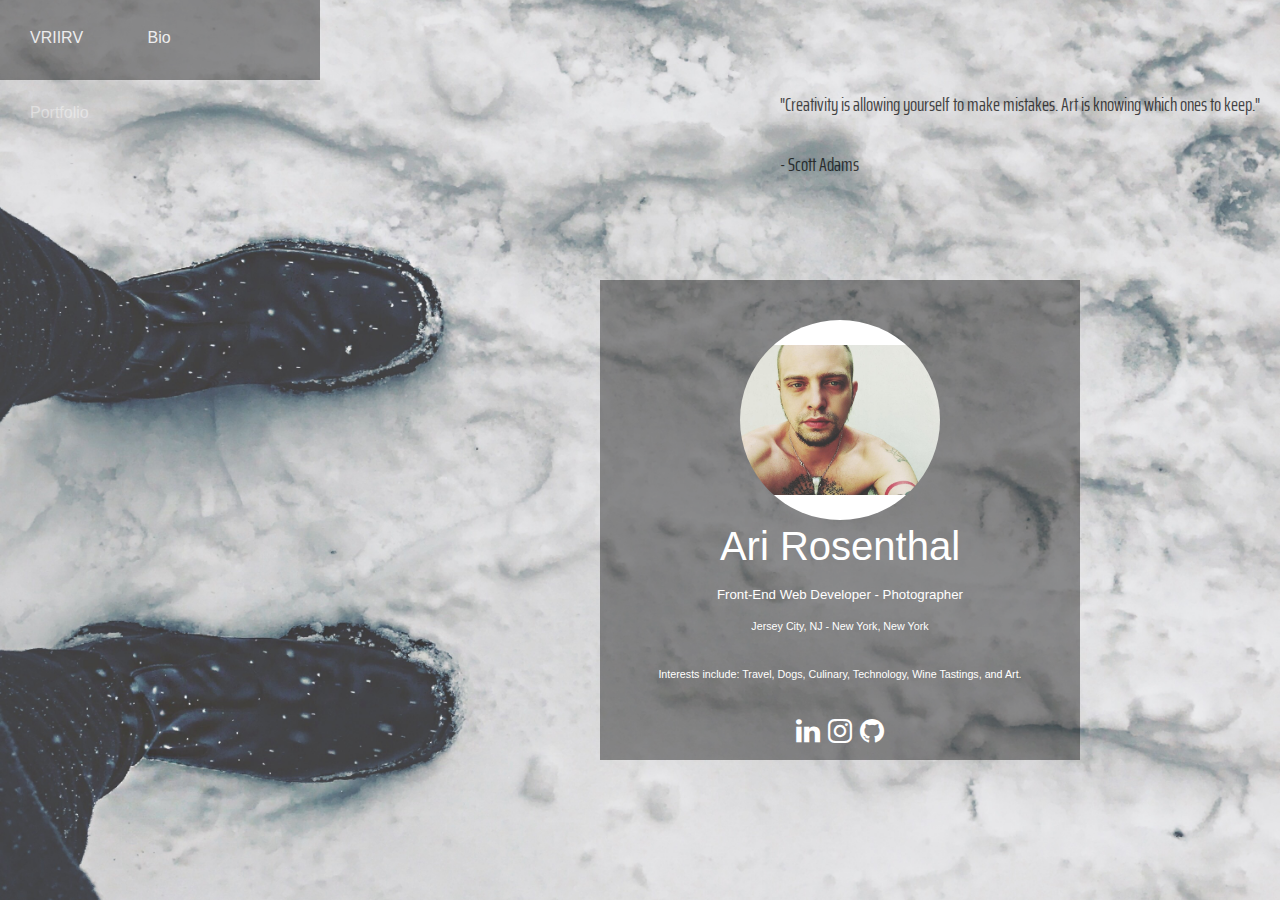
==== bio.html @ d09e5f4f "new title" ====
<!DOCTYPE html>
<html>
<head>
	    <link rel="stylesheet" type="text/css" href="https://maxcdn.bootstrapcdn.com/font-awesome/4.7.0/css/font-awesome.min.css">
		<link rel="stylesheet" type="text/css" href="assets/css/style.css">
        <link href="https://fonts.googleapis.com/css?family=Reenie+Beanie|Saira+Extra+Condensed|Satisfy" rel="stylesheet">



	<title>Bio</title>
</head>
<body id="bio">

	<div id="main">
	<nav>
		<ul>
			<li><a href="index.html">VRIIRV</a></li>
			<li><a href="bio.html">Bio</a></li>
			<li><a href="portolio.html">Portfolio</a></li>
		</ul>
	</nav>
</div>

<div class="prof-box">
	<img src="assets/images/biopic.jpg" class="prof-pic">
<br>

<h1>Ari Rosenthal</h1>
<br>
<h5>Front-End Web Developer - Photographer</h5>
<br>
<h6>Jersey City, NJ - New York, New York</h6>
<br>
<br>
<h6 id="interests">Interests include: Travel, Dogs, Culinary, Technology, Wine Tastings, and Art. </h6>
<br>
<br>
<div class="social-icons">
<i class="fa fa-linkedin" aria-hidden="true"></i>
<i class="fa fa-instagram" aria-hidden="true"></i>
<i class="fa fa-github" aria-hidden="true"></i>
</div>

</br>
</br>
</br>
</br>
</br>
</br>

</div>

</div>

<div class="quote">
<p id="quoteAdams">"Creativity is allowing yourself to make mistakes. Art is knowing which ones to keep." <br><br>
   - Scott Adams</br></br></p>

</div>
</body>
</html>
---- assets/css/style.css ----
body#home {
	background-image: url("../images/background.JPG");
	background-size: cover; 
	background-position: center center; 
	position: relative;
	top: 0; 
	bottom: 0;
	height: 100vh;
	z-index: -10; 
	background-color: black; 
}

#hero-overlay {
	position: absolute; 
	top: 0; 
	bottom: 0;
	height: 100%;
	width: 100%;
	z-index: -5; 
	background-color: rgba(0,0,0,0.3);
}

.container {
	position: absolute;
    top: 65%;
    left: 15%
}

#name-div {
	color: white; 
}
#name-header {
	font-family: 'Raleway', sans-serif;
	color: #E6E4E4; 
}

#artist-header {

	color: #E6E4E4; 
}
.line-break {
	width: 300px; 
	border-top: 1px solid;
}

* {
	margin: 0; 
	padding: 0; 
	font-family: 'Raleway', sans-serif; 

}

nav {
	width: 25%; 
	height: 80px; 
	background-color: #000; 
	opacity: 0.4; 
	min-width:300px;

}
nav ul li {
	list-style-type: none; 
	display: inline-block;
	line-height: 75px;

}
nav ul {
	float: right;
	]
	/*margin: right: 30px;*/
}
nav ul li a {
	text-decoration: none; 
	color: #FFFFFF;
	padding: 30px;
}

/*This is code for the bio page*/
.prof-box {
	width: 400px; 
	height: 400px; 
	background: rgba(0, 0, 0, 0.4);
	padding: 40px;
	color: white;
	/*margin: 0 auto;*/
	margin-top: 200px; 
	margin-bottom: 200px;
	margin-left: 600px; 
	
	left: 20%; 

	/*margin top: 200px;*/
	/*margin bottom: 50px;*/
	text-align: center;
	font-family: 'Raleway', sans-serif;


}

h1 {
	font-weight: 100; 
	letter-spacing: 6; 
	font-size: 40px;
}

h5 {
	font-weight: 50;
	letter-spacing: 6;

}

h6 {
	font-weight: 100;
	letter-spacing: 6; 
}

#interests {
	font-weight: 100; 
}

.prof-pic {
  
  border-radius: 50%; 
  height: 200px;
  width: 200px;   



}

.social-icons {
	font-size: 28px; 
}


body#bio {
	background-image: url("../images/biobackground.JPG");
	background-size: cover; 
	background-position: center center; 
	position: relative;
	top: 0; 
	bottom: 0;
	height: 100vh;
	z-index: -10; 
	background-color: black; 

}

.quote {
	position: absolute; 
	top: 89px;
	right: 20px;
	

}
#quoteAdams {
	font-family: 'Saira Extra Condensed', sans-serif;
	font-size: 120%; 
	opacity: 0.7; 
}
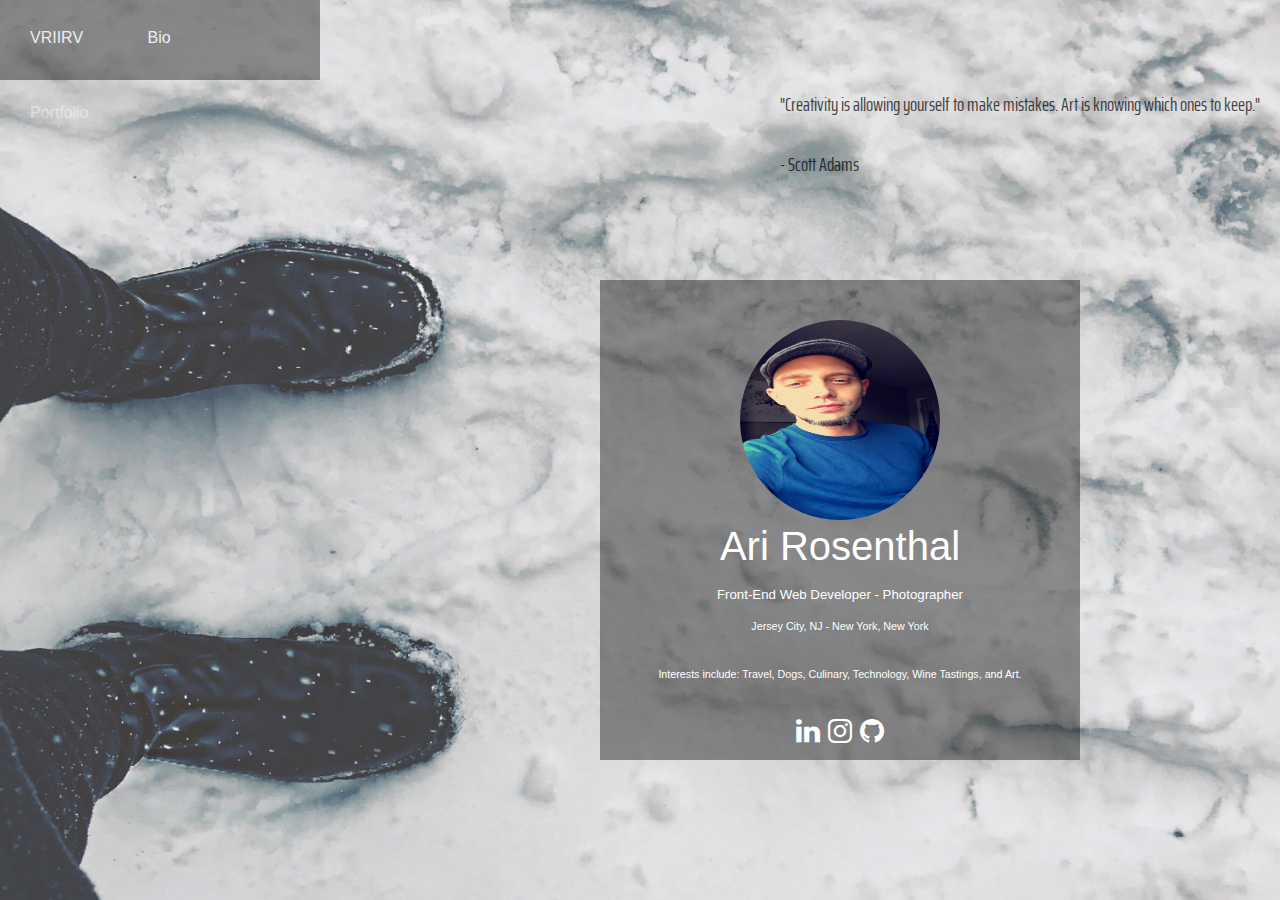
==== commit 3de08a0a: "newbiopic" ====
--- a/bio.html
+++ b/bio.html
@@ -4,6 +4,8 @@
 	    <link rel="stylesheet" type="text/css" href="https://maxcdn.bootstrapcdn.com/font-awesome/4.7.0/css/font-awesome.min.css">
 		<link rel="stylesheet" type="text/css" href="assets/css/style.css">
         <link href="https://fonts.googleapis.com/css?family=Reenie+Beanie|Saira+Extra+Condensed|Satisfy" rel="stylesheet">
+        <meta name="viewport" content="width=device-width, initial-scale=1.0">
+
 
 
 
@@ -22,7 +24,7 @@
 </div>
 
 <div class="prof-box">
-	<img src="assets/images/biopic.jpg" class="prof-pic">
+	<img src="assets/images/bio.JPG" class="prof-pic">
 <br>
 
 <h1>Ari Rosenthal</h1>
@@ -58,4 +60,4 @@
 
 </div>
 </body>
-</html>+</html>
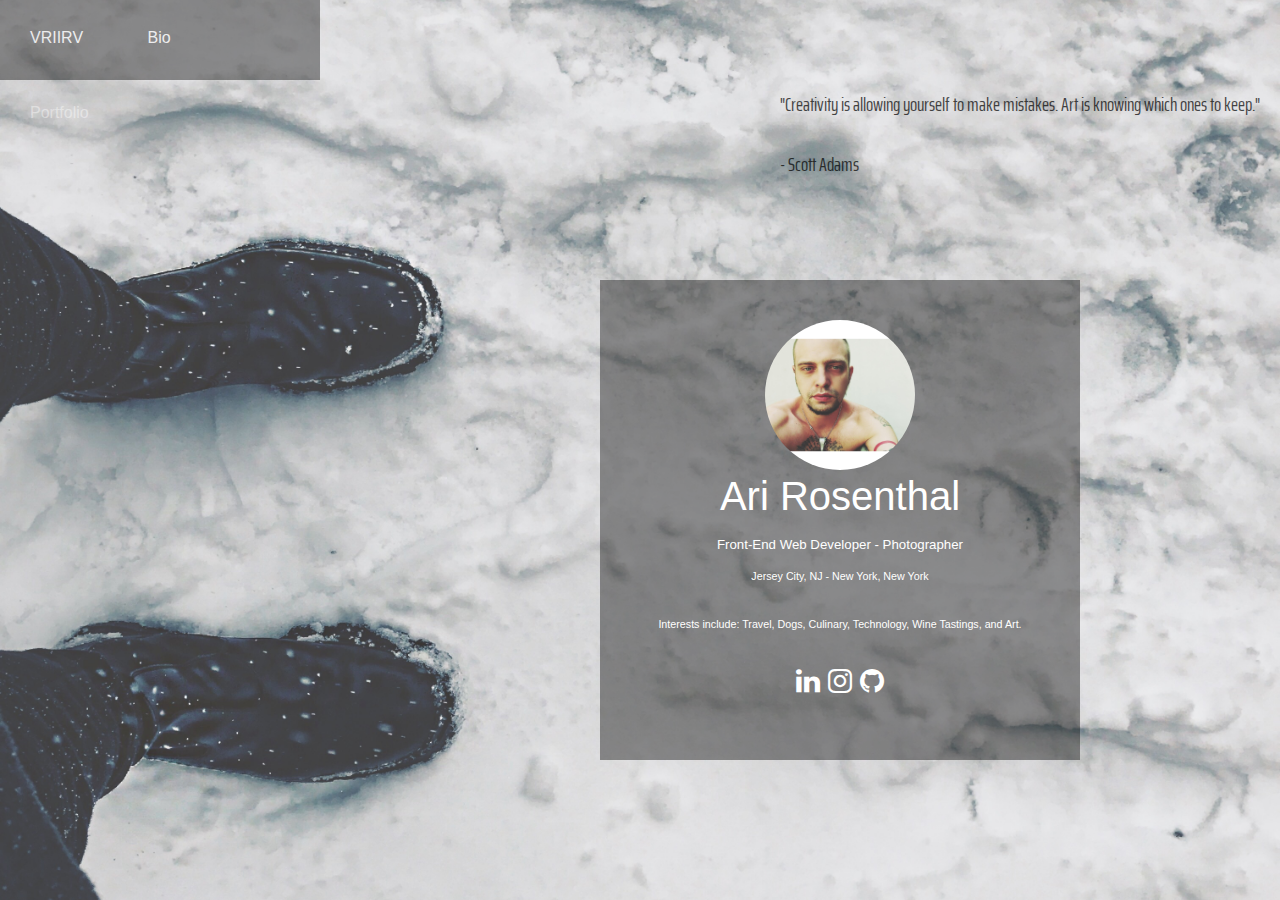
==== commit d0c907aa: "newbiopic again" ====
--- a/bio.html
+++ b/bio.html
@@ -24,7 +24,7 @@
 </div>
 
 <div class="prof-box">
-	<img src="assets/images/bio.JPG" class="prof-pic">
+	<img src="assets/images/biopic.jpg" class="prof-pic">
 <br>
 
 <h1>Ari Rosenthal</h1>
--- a/assets/css/style.css
+++ b/assets/css/style.css
@@ -1,22 +1,22 @@
 body#home {
 	background-image: url("../images/background.JPG");
-	background-size: cover; 
-	background-position: center center; 
+	background-size: cover;
+	background-position: center center;
 	position: relative;
-	top: 0; 
+	top: 0;
 	bottom: 0;
 	height: 100vh;
-	z-index: -10; 
-	background-color: black; 
+	z-index: -10;
+	background-color: black;
 }
 
 #hero-overlay {
-	position: absolute; 
-	top: 0; 
+	position: absolute;
+	top: 0;
 	bottom: 0;
 	height: 100%;
 	width: 100%;
-	z-index: -5; 
+	z-index: -5;
 	background-color: rgba(0,0,0,0.3);
 }
 
@@ -27,39 +27,39 @@
 }
 
 #name-div {
-	color: white; 
+	color: white;
 }
 #name-header {
 	font-family: 'Raleway', sans-serif;
-	color: #E6E4E4; 
+	color: #E6E4E4;
 }
 
 #artist-header {
 
-	color: #E6E4E4; 
+	color: #E6E4E4;
 }
 .line-break {
-	width: 300px; 
+	width: 300px;
 	border-top: 1px solid;
 }
 
 * {
-	margin: 0; 
-	padding: 0; 
-	font-family: 'Raleway', sans-serif; 
+	margin: 0;
+	padding: 0;
+	font-family: 'Raleway', sans-serif;
 
 }
 
 nav {
-	width: 25%; 
-	height: 80px; 
-	background-color: #000; 
-	opacity: 0.4; 
+	width: 25%;
+	height: 80px;
+	background-color: #000;
+	opacity: 0.4;
 	min-width:300px;
 
 }
 nav ul li {
-	list-style-type: none; 
+	list-style-type: none;
 	display: inline-block;
 	line-height: 75px;
 
@@ -70,24 +70,24 @@
 	/*margin: right: 30px;*/
 }
 nav ul li a {
-	text-decoration: none; 
+	text-decoration: none;
 	color: #FFFFFF;
 	padding: 30px;
 }
 
 /*This is code for the bio page*/
 .prof-box {
-	width: 400px; 
-	height: 400px; 
+	width: 400px;
+	height: 400px;
 	background: rgba(0, 0, 0, 0.4);
 	padding: 40px;
 	color: white;
 	/*margin: 0 auto;*/
-	margin-top: 200px; 
+	margin-top: 200px;
 	margin-bottom: 200px;
-	margin-left: 600px; 
-	
-	left: 20%; 
+	margin-left: 600px;
+
+	left: 20%;
 
 	/*margin top: 200px;*/
 	/*margin bottom: 50px;*/
@@ -98,8 +98,8 @@
 }
 
 h1 {
-	font-weight: 100; 
-	letter-spacing: 6; 
+	font-weight: 100;
+	letter-spacing: 6;
 	font-size: 40px;
 }
 
@@ -111,50 +111,50 @@
 
 h6 {
 	font-weight: 100;
-	letter-spacing: 6; 
+	letter-spacing: 6;
 }
 
 #interests {
-	font-weight: 100; 
+	font-weight: 100;
 }
 
 .prof-pic {
-  
-  border-radius: 50%; 
-  height: 200px;
-  width: 200px;   
+
+  border-radius: 50%;
+  height: 150px;
+  width: 150px;
 
 
 
 }
 
 .social-icons {
-	font-size: 28px; 
+	font-size: 28px;
 }
 
 
 body#bio {
 	background-image: url("../images/biobackground.JPG");
-	background-size: cover; 
-	background-position: center center; 
+	background-size: cover;
+	background-position: center center;
 	position: relative;
-	top: 0; 
+	top: 0;
 	bottom: 0;
 	height: 100vh;
-	z-index: -10; 
-	background-color: black; 
+	z-index: -10;
+	background-color: black;
 
 }
 
 .quote {
-	position: absolute; 
+	position: absolute;
 	top: 89px;
 	right: 20px;
-	
+
 
 }
 #quoteAdams {
 	font-family: 'Saira Extra Condensed', sans-serif;
-	font-size: 120%; 
-	opacity: 0.7; 
+	font-size: 120%;
+	opacity: 0.7;
 }
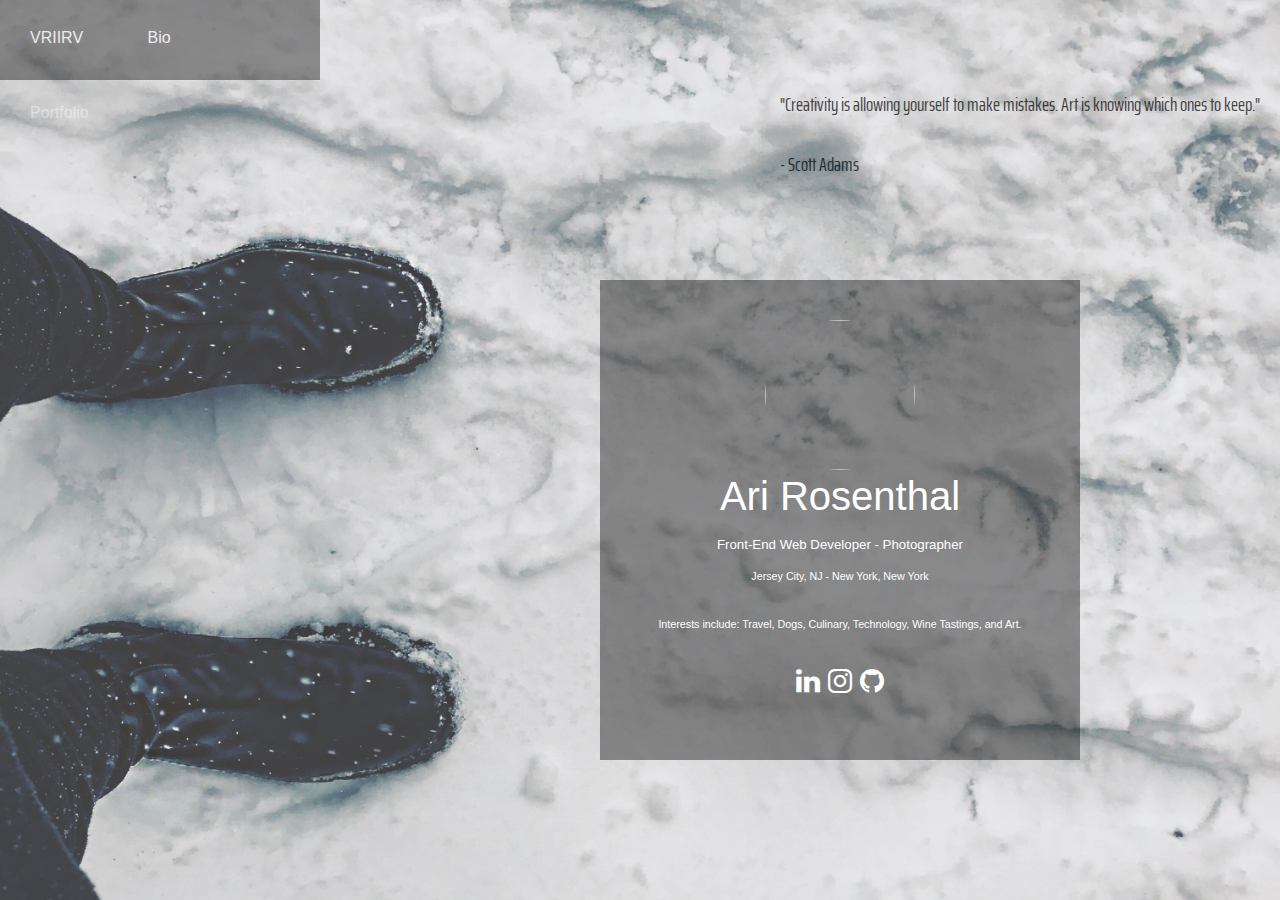
==== commit 6dbfe7f9: "new pic" ====
--- a/bio.html
+++ b/bio.html
@@ -24,7 +24,7 @@
 </div>
 
 <div class="prof-box">
-	<img src="assets/images/biopic.jpg" class="prof-pic">
+	<img src="assets/images/vriirv.jpg" class="prof-pic">
 <br>
 
 <h1>Ari Rosenthal</h1>
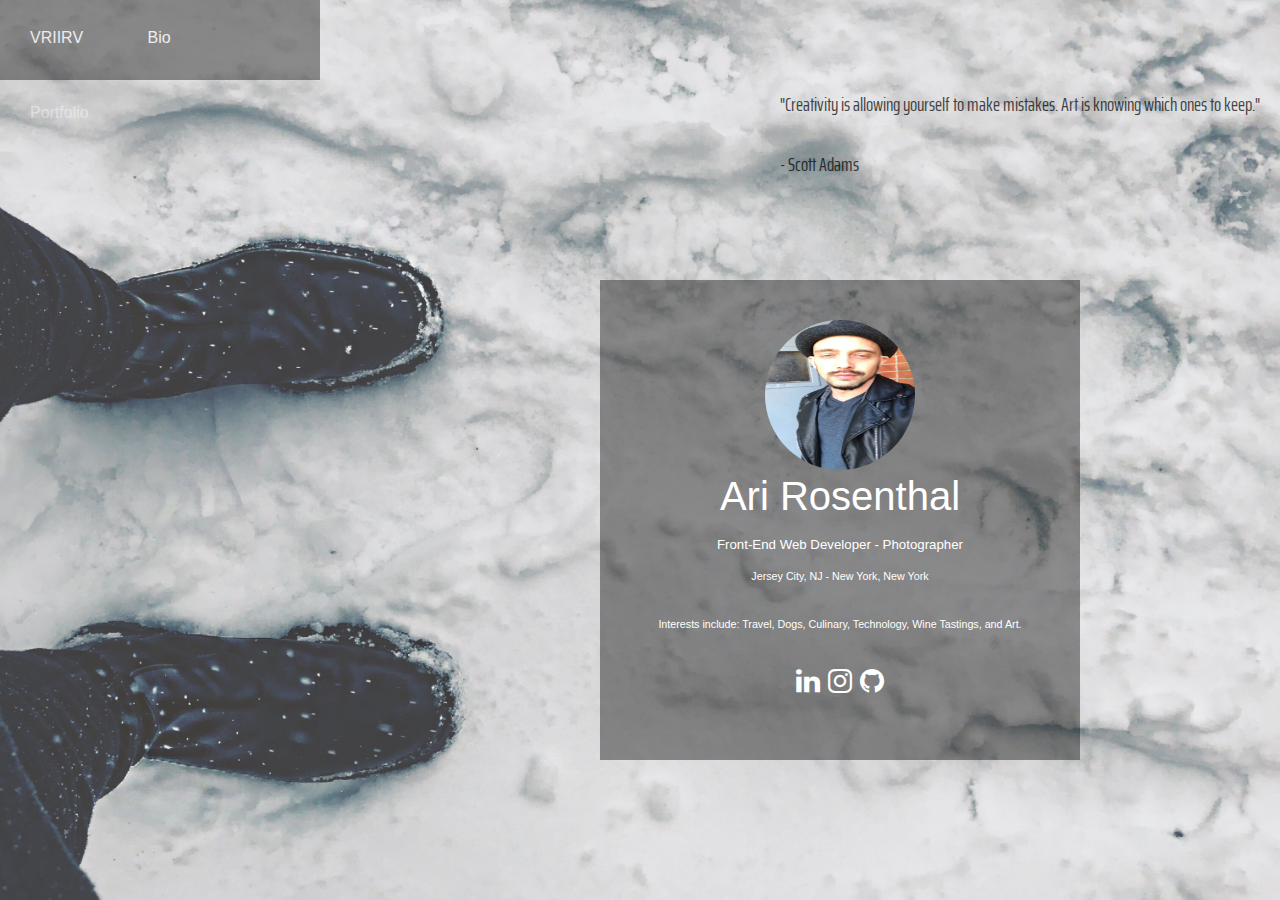
==== commit 76fbcd40: "newpicfixed" ====
--- a/bio.html
+++ b/bio.html
@@ -24,7 +24,7 @@
 </div>
 
 <div class="prof-box">
-	<img src="assets/images/vriirv.jpg" class="prof-pic">
+	<img src="assets/images/vriirv.JPG" class="prof-pic">
 <br>
 
 <h1>Ari Rosenthal</h1>
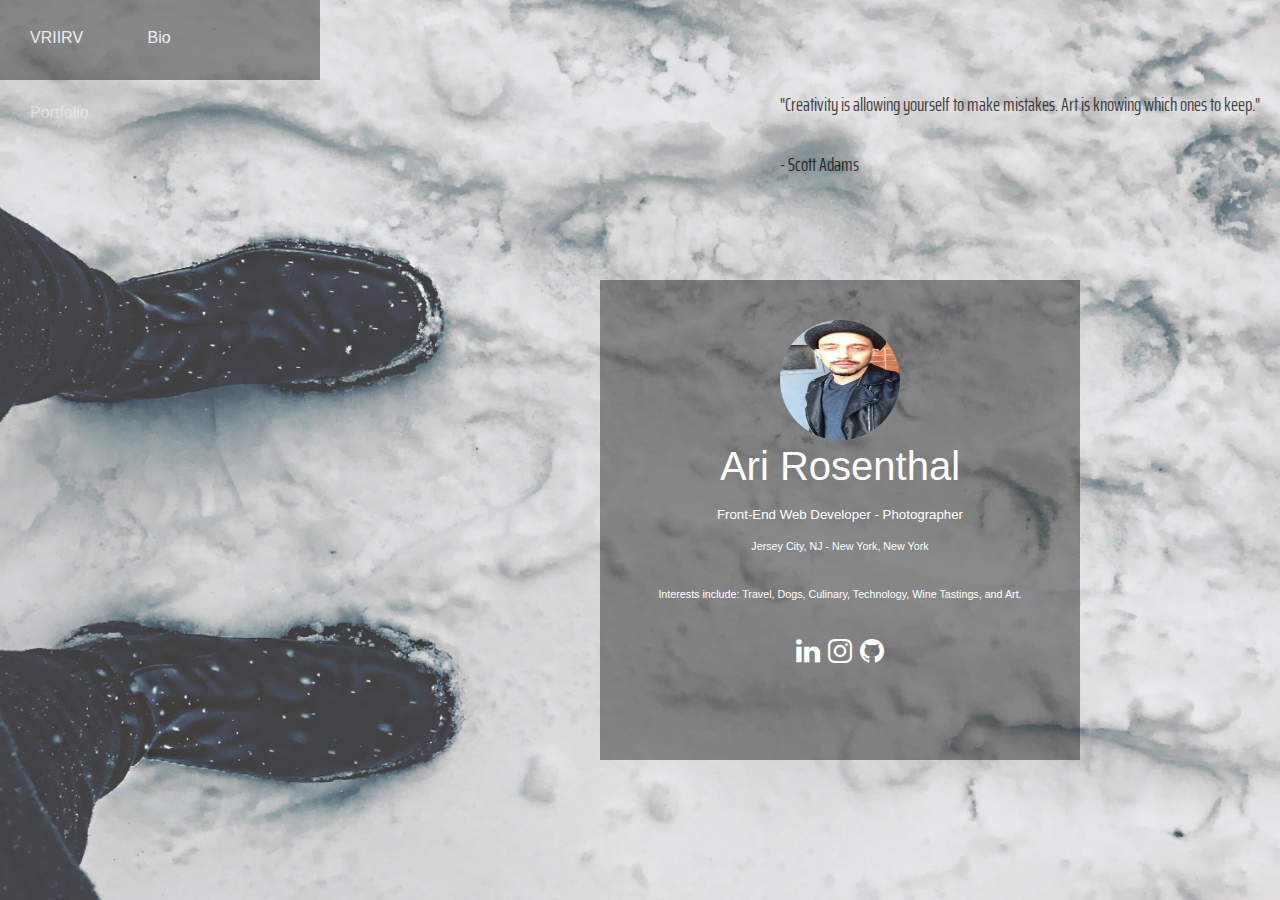
==== commit f66b4ef1: "fixed links" ====
--- a/bio.html
+++ b/bio.html
@@ -18,7 +18,7 @@
 		<ul>
 			<li><a href="index.html">VRIIRV</a></li>
 			<li><a href="bio.html">Bio</a></li>
-			<li><a href="portolio.html">Portfolio</a></li>
+			<li><a href="portfolio.html">Portfolio</a></li>
 		</ul>
 	</nav>
 </div>
--- a/assets/css/style.css
+++ b/assets/css/style.css
@@ -121,8 +121,8 @@
 .prof-pic {
 
   border-radius: 50%;
-  height: 150px;
-  width: 150px;
+  height: 120px;
+  width: 120px;
 
 
 
@@ -158,3 +158,131 @@
 	font-size: 120%;
 	opacity: 0.7;
 }
+
+/*portfolio page*/
+
+.row > .column {
+  padding: 0 8px;
+}
+
+.row:after {
+  content: "";
+  display: table;
+  clear: both;
+}
+
+/* Create four equal columns that floats next to eachother */
+.column {
+  float: left;
+  width: 25%;
+}
+
+/* The Modal (background) */
+.modal {
+  display: none;
+  position: fixed;
+  z-index: 1;
+  padding-top: 100px;
+  left: 0;
+  top: 0;
+  width: 100%;
+  height: 100%;
+  overflow: auto;
+  background-color: black;
+}
+
+/* Modal Content */
+.modal-content {
+  position: relative;
+  background-color: #fefefe;
+  margin: auto;
+  padding: 0;
+  width: 90%;
+  max-width: 1200px;
+}
+
+/* The Close Button */
+.close {
+  color: white;
+  position: absolute;
+  top: 10px;
+  right: 25px;
+  font-size: 35px;
+  font-weight: bold;
+}
+
+.close:hover,
+.close:focus {
+  color: #999;
+  text-decoration: none;
+  cursor: pointer;
+}
+
+/* Hide the slides by default */
+.mySlides {
+  display: none;
+}
+
+/* Next & previous buttons */
+.prev,
+.next {
+  cursor: pointer;
+  position: absolute;
+  top: 50%;
+  width: auto;
+  padding: 16px;
+  margin-top: -50px;
+  color: white;
+  font-weight: bold;
+  font-size: 20px;
+  transition: 0.6s ease;
+  border-radius: 0 3px 3px 0;
+  user-select: none;
+  -webkit-user-select: none;
+}
+
+/* Position the "next button" to the right */
+.next {
+  right: 0;
+  border-radius: 3px 0 0 3px;
+}
+
+/* On hover, add a black background color with a little bit see-through */
+.prev:hover,
+.next:hover {
+  background-color: rgba(0, 0, 0, 0.8);
+}
+
+/* Number text (1/3 etc) */
+.numbertext {
+  color: #f2f2f2;
+  font-size: 12px;
+  padding: 8px 12px;
+  position: absolute;
+  top: 0;
+}
+
+/* Caption text */
+.caption-container {
+  text-align: center;
+  background-color: black;
+  padding: 2px 16px;
+  color: white;
+}
+
+img.demo {
+  opacity: 0.6;
+}
+
+.active,
+.demo:hover {
+  opacity: 1;
+}
+
+img.hover-shadow {
+  transition: 0.3s
+}
+
+.hover-shadow:hover {
+  box-shadow: 0 4px 8px 0 rgba(0, 0, 0, 0.2), 0 6px 20px 0 rgba(0, 0, 0, 0.19)
+}
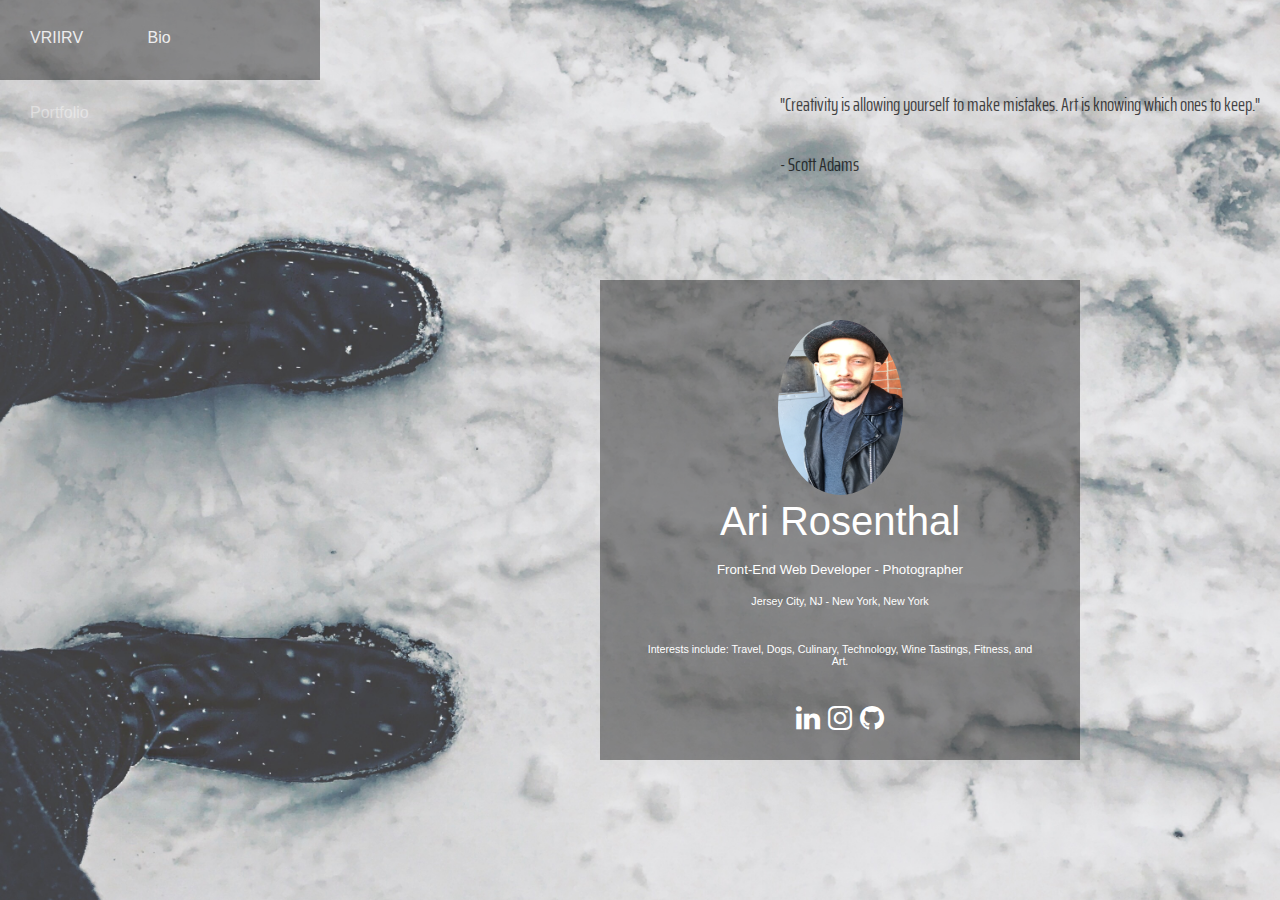
==== commit 29872e0e: "updated query" ====
--- a/bio.html
+++ b/bio.html
@@ -34,7 +34,7 @@
 <h6>Jersey City, NJ - New York, New York</h6>
 <br>
 <br>
-<h6 id="interests">Interests include: Travel, Dogs, Culinary, Technology, Wine Tastings, and Art. </h6>
+<h6 id="interests">Interests include: Travel, Dogs, Culinary, Technology, Wine Tastings, Fitness, and Art. </h6>
 <br>
 <br>
 <div class="social-icons">
--- a/assets/css/style.css
+++ b/assets/css/style.css
@@ -57,6 +57,12 @@
 	opacity: 0.4;
 	min-width:300px;
 
+}
+
+@media only screen and (max-width: 640px){
+	.nav {
+		position: 	aboslute;
+	}
 }
 nav ul li {
 	list-style-type: none;
@@ -120,9 +126,9 @@
 
 .prof-pic {
 
-  border-radius: 50%;
-  height: 120px;
-  width: 120px;
+  border-radius: 75%;
+  height: 175px;
+  width: 125px;
 
 
 
@@ -160,6 +166,15 @@
 }
 
 /*portfolio page*/
+
+ #portfolio {
+	top: 500px;
+	left: 500px;
+	position: 	absolute;
+}
+
+
+/*photography page*/
 
 .row > .column {
   padding: 0 8px;
